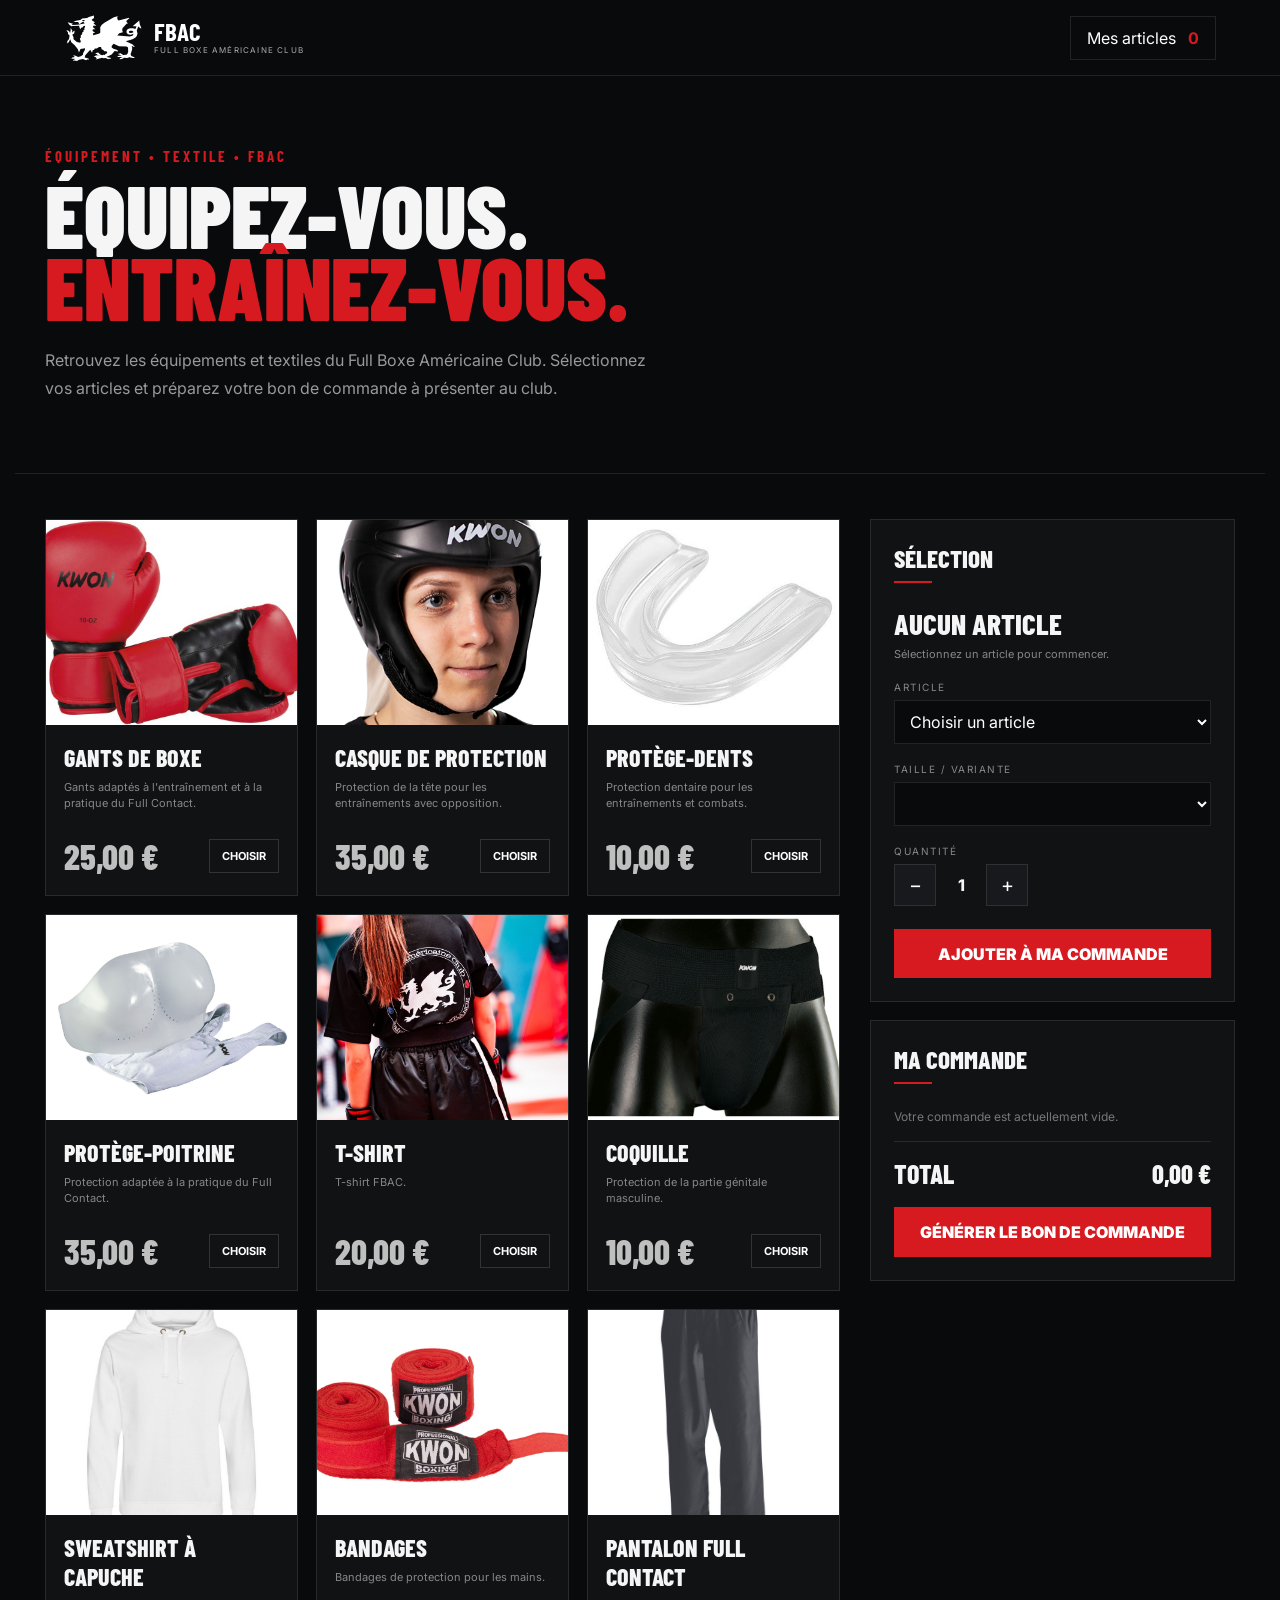
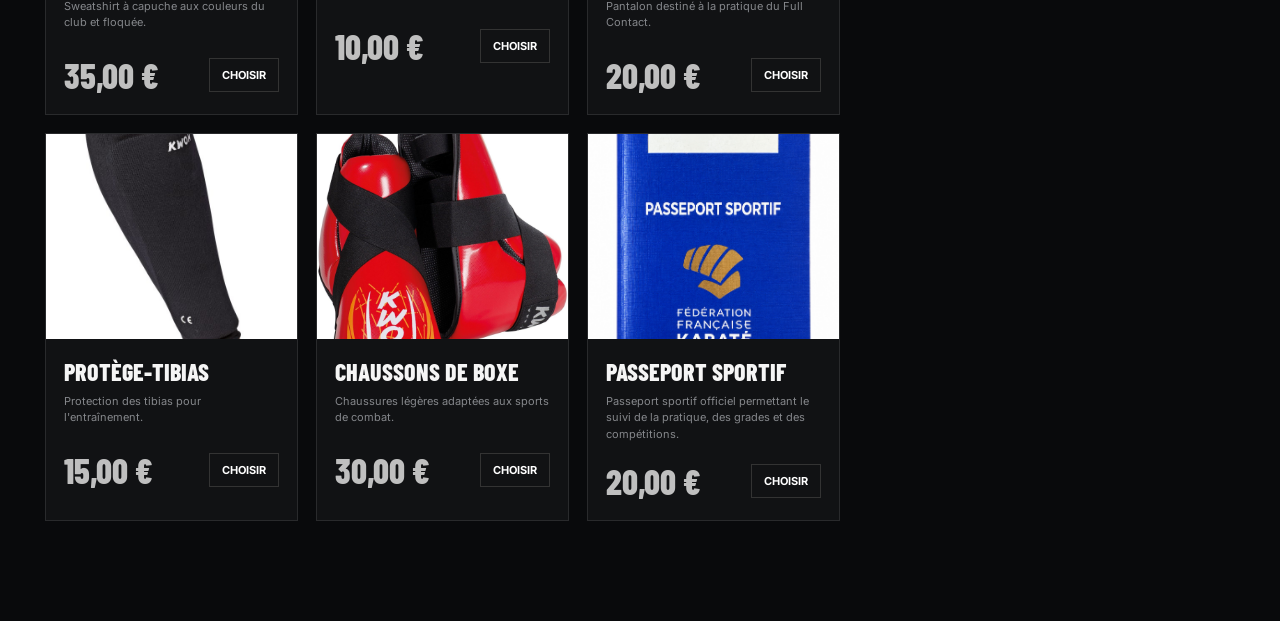
==== boutique.html @ 7569c480 "Ajout de la fonctionnalité boutique & bon de commande" ====
<!DOCTYPE html>
<html lang="fr">

<head>
  <meta charset="UTF-8">
  <meta name="viewport" content="width=device-width,initial-scale=1">
  <title>Boutique FBAC</title>
  <link rel="stylesheet" href="css/boutique.css">
</head>


<body>

  <header>
    <div class="container nav-wrap">
      <a class="brand" href="index.html" aria-label="FBAC Accueil">
        <span class="brand-mark"><img src="images/dragon-fbacico.svg" alt="Dragon du Full Boxe Américaine Club"></span>
        <span><strong>FBAC</strong><small>FULL BOXE AMÉRICAINE CLUB</small></span>
      </a>
    </div>
  
    <button class="cart-btn" onclick="goCart()">

      Mes articles

      <b id="cartCount">
        0
      </b>

    </button>

  </header>


  <section class="hero">

    <small>
      ÉQUIPEMENT • TEXTILE • FBAC
    </small>

    <h1>
      ÉQUIPEZ-VOUS.<br>
      <span>ENTRAÎNEZ-VOUS.</span>
    </h1>

    <p>
      Retrouvez les équipements et textiles du Full Boxe
      Américaine Club. Sélectionnez vos articles et préparez
      votre bon de commande à présenter au club.
    </p>

  </section>


  <main class="main">

    <section>

      <div class="products" id="products">
      </div>

    </section>


    <aside class="sidebar" id="cartSection">

      <div class="panel">

        <div class="panel-title">
          Sélection
        </div>


        <div class="selected-name" id="selectedName">

          Aucun article

        </div>


        <div class="selected-info" id="selectedInfo">

          Sélectionnez un article pour commencer.

        </div>


        <div class="field">

          <label>
            Article
          </label>

          <select id="articleSelect" onchange="selectArticle(this.value)">

            <option value="">
              Choisir un article
            </option>

          </select>

        </div>


        <div class="field">

          <label>
            Taille / variante
          </label>

          <select id="variantSelect">
          </select>

        </div>


        <div class="field">

          <label>
            Quantité
          </label>

          <div class="quantity">

            <button onclick="changeQuantity(-1)">

              −

            </button>


            <div class="quantity-value" id="quantity">

              1

            </div>


            <button onclick="changeQuantity(1)">

              +

            </button>

          </div>

        </div>


        <button class="add" onclick="addToCart()">

          Ajouter à ma commande

        </button>

      </div>


      <div class="panel">

        <div class="panel-title">
          Ma commande
        </div>


        <div id="cartItems">

          <div class="empty">
            Votre commande est actuellement vide.
          </div>

        </div>


        <div class="total">

          <span>
            Total
          </span>

          <span id="total">
            0,00 €
          </span>

        </div>


        <button class="order-btn" onclick="generateOrder()">

          Générer le bon de commande

        </button>

      </div>

    </aside>

  </main>


  <!-- ======================================================
BON DE COMMANDE
====================================================== -->

  <div class="order-modal" id="orderModal">


    <div class="modal-actions">

      <button onclick="closeOrder()">

        Fermer

      </button>


      <button class="print-btn" onclick="printOrder()">

        🖨 Imprimer / Enregistrer en PDF

      </button>

    </div>


    <div class="paper">

      <div class="order-header">

        <div>

          <div class="order-logo">

            FULL BOXE<br>

            <span>
              AMÉRICAINE CLUB
            </span>

          </div>


          <div class="order-subtitle">
            BOUTIQUE DU CLUB
          </div>

        </div>


        <div class="order-title">

          <h2>
            Bon de commande
          </h2>


          <div class="order-number" id="orderNumber">
          </div>


          <div class="order-number" id="orderDate">
          </div>

        </div>

      </div>


      <div class="customer">

        <strong>
          ADHÉRENT :
        </strong>


        <input id="customerName" type="text" placeholder="Nom et prénom">

      </div>


      <table class="order-table">

        <thead>

          <tr>

            <th>
              Article
            </th>

            <th>
              Taille / variante
            </th>

            <th>
              Qté
            </th>

            <th>
              Total
            </th>

          </tr>

        </thead>


        <tbody id="orderLines">
        </tbody>

      </table>


      <div class="order-total">

        <div class="order-total-inner">

          <span>
            TOTAL
          </span>


          <span id="orderTotal">
            0,00 €
          </span>

        </div>

      </div>


      <div class="note">

        <strong>
          IMPORTANT
        </strong>

        <br>

        Ce document constitue une demande de commande à
        présenter au Full Boxe Américaine Club.
        La commande devra être validée par le club avant
        toute remise du matériel.

      </div>


      <div class="signatures">

        <div class="signature">
          Signature de l'adhérent
        </div>


        <div class="signature">
          Validation du FBAC
        </div>

      </div>

    </div>

  </div>
  <script src="js/boutique.js"></script>
</body>

</html>
---- css/boutique.css ----
@import url('https://fonts.googleapis.com/css2?family=Barlow+Condensed:wght@400;500;600;700;800;900&family=Inter:wght@400;500;600;700;800&display=swap');

* {
    box-sizing: border-box;
}

:root {

    --black: #090a0c;
    --black2: #111214;
    --black3: #18191c;
    --red: #d71920;
    --red2: #ef1d25;
    --white: #f5f5f5;
    --grey: #8f9297;
    --line: rgba(255, 255, 255, .10);
}

html {
    scroll-behavior: smooth;
}

body {
    margin: 0;
    background: var(--black);
    color: var(--white);
    font-family: Inter, Arial, sans-serif;
}

button,
select,
input {
    font: inherit;
}

button {
    cursor: pointer;
}

/* =========================================================
HEADER
========================================================= */
a{
    text-decoration: none;
}
.nav-wrap {
    min-height: 76px;
    display: flex;
    align-items: center;
    justify-content: space-between;
    gap: 25px
}
.brand {
    display: flex;
    align-items: center;
    gap: 10px
}

.brand-mark {
    width: 80px;
    height: 50px;
    display: grid;
    place-items: center;
    border-radius: 10px;
}

.brand strong {
    display: block;
    font-family: 'Barlow Condensed';
    font-size: 25px;
    line-height: .9;
    color: white;
}

.brand small {
    display: block;
    font-size: 8px;
    letter-spacing: 1.2px;
    color: #aaa;
    margin-top: 3px
}

header {
    height: 76px;
    padding: 0 5%;
    display: flex;
    align-items: center;
    justify-content: space-between;
    border-bottom: 1px solid var(--line);
    background: var(--black);
}

.logo {
    display: flex;
    align-items: center;
    gap: 12px;
}

.logo-mark {
    width: 55px;
    height: 42px;
    border: 1px solid var(--red);
    display: flex;
    align-items: center;
    justify-content: center;
    font-family: "Barlow Condensed", sans-serif;
    font-size: 35px;
    font-weight: 900;
}

.logo-text strong {
    display: block;
    font-family: "Barlow Condensed", sans-serif;
    font-size: 21px;
    line-height: .9;
    font-weight: 800;
}

.logo-text span {
    display: block;
    margin-top: 5px;
    font-family: "Barlow Condensed", sans-serif;
    font-size: 11px;
    letter-spacing: 2px;
    color: #aaa;
}

.cart-btn {
    background: transparent;
    color: white;
    border: 1px solid var(--line);
    padding: 11px 16px;
}

.cart-btn:hover {
    border-color: var(--red);
}

.cart-btn b {
    color: var(--red);
    margin-left: 8px;
}

/* =========================================================
HERO
========================================================= */

.hero {
    max-width: 1250px;
    margin: auto;
    padding: 70px 30px 55px;
    border-bottom: 1px solid var(--line);
}

.hero small {
    color: var(--red);
    font-family: "Barlow Condensed", sans-serif;
    font-weight: 700;
    letter-spacing: 3px;
    font-size: 15px;
}

.hero h1 {
    margin: 12px 0 0;
    font-family: "Barlow Condensed", sans-serif;
    font-size: clamp(55px, 7vw, 88px);
    line-height: .82;
    text-transform: uppercase;
    font-weight: 900;
}

.hero h1 span {
    color: var(--red);
}

.hero p {
    max-width: 620px;
    margin-top: 25px;
    color: #999;
    line-height: 1.7;
}

/* =========================================================
LAYOUT
========================================================= */

.main {
    max-width: 1250px;
    margin: auto;
    padding: 45px 30px 100px;
    display: grid;
    grid-template-columns: minmax(0, 1fr) 365px;
    gap: 30px;
}

.products {
    display: grid;
    grid-template-columns: repeat(3, 1fr);
    gap: 18px;
}

/* =========================================================
PRODUCTS
========================================================= */

.product {
    background: var(--black2);
    border: 1px solid var(--line);
    overflow: hidden;
    transition: .2s;
}

.product:hover {
    transform: translateY(-3px);
    border-color: rgba(215, 25, 32, .7);
}

.product-image {
    height: 205px;
    display: flex;
    justify-content: center;
    position: relative;
    background:
        radial-gradient(circle at center,
            rgba(215, 25, 32, .13),
            transparent 55%),
        linear-gradient(145deg, #1a1b1e, #0d0e10);
}

.img-article {
    display: flex;
    width: 100%;
    height: auto;
    object-fit: cover;
}

.product-body {
    padding: 18px;
}

.product-body h2 {
    margin: 0;
    font-family: "Barlow Condensed", sans-serif;
    font-size: 24px;
    text-transform: uppercase;
    font-weight: 800;
}

.description {
    min-height: 38px;
    margin-top: 7px;
    color: #85878b;
    font-size: 11px;
    line-height: 1.5;
}

.product-footer {
    display: flex;
    align-items: center;
    justify-content: space-between;
    margin-top: 18px;
}

.price {
    color: #bfbfbf;
    font-family: "Barlow Condensed", sans-serif;
    font-size: 35px;
    font-weight: 800;
}

.choose {
    background: transparent;
    color: white;
    border: 1px solid #333;
    padding: 9px 12px;
    font-size: 11px;
    text-transform: uppercase;
    font-weight: 700;
}

.choose:hover {
    border-color: var(--red);
    background: var(--red);
}

/* =========================================================
SIDEBAR
========================================================= */

.sidebar {
    position: sticky;
    top: 20px;
    height: max-content;
}

.panel {
    background: var(--black2);
    border: 1px solid var(--line);
    padding: 23px;
    margin-bottom: 18px;
}

.panel-title {
    font-family: "Barlow Condensed", sans-serif;
    font-size: 25px;
    font-weight: 800;
    text-transform: uppercase;
    margin-bottom: 23px;
}

.panel-title::after {
    content: "";
    display: block;
    width: 38px;
    height: 2px;
    background: var(--red);
    margin-top: 8px;
}

.selected-name {
    font-family: "Barlow Condensed", sans-serif;
    font-size: 29px;
    font-weight: 800;
    text-transform: uppercase;
}

.selected-info {
    color: #85878b;
    font-size: 11px;
    line-height: 1.5;
    margin-top: 5px;
}

.field {
    margin-top: 19px;
}

.field label {
    display: block;
    color: #888;
    font-size: 10px;
    text-transform: uppercase;
    letter-spacing: 1.5px;
    margin-bottom: 7px;
}

select {
    width: 100%;
    height: 44px;
    border: 1px solid var(--line);
    background: #090a0c;
    color: white;
    padding: 0 11px;
    outline: none;
}

select:focus {
    border-color: var(--red);
}

.quantity {
    display: flex;
    align-items: center;
}

.quantity button {
    width: 42px;
    height: 42px;
    border: 1px solid var(--line);
    background: var(--black3);
    color: white;
    font-size: 20px;
}

.quantity-value {
    width: 50px;
    text-align: center;
    font-weight: 800;
}

.add {
    width: 100%;
    height: 49px;
    margin-top: 23px;
    border: 0;
    background: var(--red);
    color: white;
    font-weight: 900;
    text-transform: uppercase;
}

.add:hover {
    background: var(--red2);
}

/* =========================================================
CART
========================================================= */

.empty {
    color: #777;
    font-size: 12px;
    line-height: 1.6;
}

.cart-item {
    padding: 13px 0;
    border-bottom: 1px solid var(--line);
}

.cart-name {
    font-family: "Barlow Condensed", sans-serif;
    font-size: 20px;
    font-weight: 700;
    text-transform: uppercase;
}

.cart-meta {
    color: #888;
    font-size: 11px;
    margin-top: 3px;
}

.cart-price {
    color: var(--red);
    font-weight: 700;
    margin-top: 5px;
}

.remove {
    border: 0;
    background: none;
    color: #666;
    font-size: 10px;
    text-transform: uppercase;
    padding: 5px 0 0;
}

.remove:hover {
    color: var(--red);
}

.total {
    display: flex;
    justify-content: space-between;
    margin-top: 15px;
    padding-top: 16px;
    border-top: 1px solid var(--line);
    font-family: "Barlow Condensed", sans-serif;
    font-size: 26px;
    font-weight: 800;
    text-transform: uppercase;
}

.total span:last-child {
    color: var(#d7d7d7);
}

.order-btn {
    width: 100%;
    height: 50px;
    margin-top: 18px;
    background: var(--red);
    color: white;
    border: 0;
    font-weight: 900;
    text-transform: uppercase;
}

.order-btn:hover {
    background: var(--red2);
}

/* =========================================================
BON DE COMMANDE
========================================================= */

.order-modal {
    position: fixed;
    inset: 0;
    background: rgba(0, 0, 0, .88);
    z-index: 100;
    display: none;
    overflow: auto;
    padding: 20px;
}

.order-modal.show {
    display: block;
}

.modal-actions {
    width: min(900px, 100%);
    margin: 0 auto 12px;
    display: flex;
    justify-content: flex-end;
    gap: 8px;
}

.modal-actions button {
    padding: 11px 16px;
    border: 1px solid #444;
    background: #17181a;
    color: white;
}

.modal-actions .print-btn {
    background: var(--red);
    border-color: var(--red);
    font-weight: 800;
}

.paper {
    width: 210mm;
    min-height: 297mm;
    margin: auto;
    padding: 17mm;
    background: white;
    color: #111;
    box-shadow: 0 10px 50px rgba(0, 0, 0, .5);
}

/* =========================================================
DOCUMENT
========================================================= */

.order-header {
    display: flex;
    justify-content: space-between;
    align-items: flex-start;
    border-bottom: 3px solid #111;
    padding-bottom: 18px;
}

.order-logo {
    font-family: "Barlow Condensed", sans-serif;
    font-size: 29px;
    line-height: .85;
    font-weight: 900;
}

.order-logo span {
    color: #d71920;
}

.order-subtitle {
    margin-top: 8px;
    color: #777;
    font-size: 9px;
    letter-spacing: 1.5px;
}

.order-title {
    text-align: right;
}

.order-title h2 {
    margin: 0;
    font-family: "Barlow Condensed", sans-serif;
    font-size: 32px;
    text-transform: uppercase;
}

.order-number {
    color: #777;
    font-size: 10px;
    margin-top: 5px;
}

.customer {
    margin-top: 25px;
    border: 1px solid #ddd;
    padding: 13px;
    display: flex;
    align-items: center;
    gap: 12px;
}

.customer strong {
    font-size: 10px;
    white-space: nowrap;
}

.customer input {
    flex: 1;
    height: 27px;
    border: 0;
    border-bottom: 1px solid #999;
    outline: 0;
    font-size: 12px;
    color: #111;
    background: white;
}

.order-table {
    width: 100%;
    margin-top: 27px;
    border-collapse: collapse;
    font-size: 11px;
}

.order-table th {
    background: #171719;
    color: white;
    padding: 10px 8px;
    text-align: left;
    text-transform: uppercase;
    font-size: 10px;
}

.order-table td {
    padding: 11px 8px;
    border-bottom: 1px solid #ddd;
}

.order-table th:nth-child(3),
.order-table td:nth-child(3) {
    text-align: center;
}

.order-table th:last-child,
.order-table td:last-child {
    text-align: right;
}

.order-total {
    display: flex;
    justify-content: flex-end;
    margin-top: 20px;
}

.order-total-inner {
    width: 230px;
    padding-top: 10px;
    border-top: 3px solid #111;
    display: flex;
    justify-content: space-between;
    font-family: "Barlow Condensed", sans-serif;
    font-size: 24px;
    font-weight: 900;
}

.order-total-inner span:last-child {
    color: #d71920;
}

.note {
    margin-top: 45px;
    padding: 13px;
    border-left: 4px solid #d71920;
    background: #f4f4f4;
    font-size: 10px;
    line-height: 1.6;
}

.signatures {
    display: grid;
    grid-template-columns: 1fr 1fr;
    gap: 50px;
    margin-top: 55px;
}

.signature {
    min-height: 80px;
    border-top: 1px solid #999;
    padding-top: 7px;
    font-size: 10px;
    color: #666;
}

/* =========================================================
RESPONSIVE
========================================================= */

@media(max-width:1050px) {

    .products {
        grid-template-columns: repeat(2, 1fr);
    }

}

@media(max-width:850px) {

    .main {
        grid-template-columns: 1fr;
    }

    .sidebar {
        position: static;
    }

}

@media(max-width:600px) {

    .logo-text {
        display: none;
    }

    .hero {
        padding: 55px 20px 45px;
    }

    .main {
        padding: 35px 20px 70px;
    }

    .products {
        grid-template-columns: 1fr;
    }

    .paper {
        width: 100%;
        min-height: auto;
        padding: 25px;
    }

    .order-header {
        flex-direction: column;
        gap: 25px;
    }

    .order-title {
        text-align: left;
    }

    .signatures {
        grid-template-columns: 1fr;
        gap: 35px;

    }

}

/* =========================================================
IMPRESSION
========================================================= */

@media print {

    @page {
        size: A4;
        margin: 0;
    }

    html,
    body {
        margin: 0 !important;
        padding: 0 !important;
        background: white !important;
    }

    body>header,
    body>.hero,
    body>.main {
        display: none !important;
    }

    #orderModal {
        display: block !important;
        position: static !important;
        inset: auto !important;
        width: 100% !important;
        height: auto !important;
        padding: 0 !important;
        margin: 0 !important;
        overflow: visible !important;
        background: white !important;
    }

    .modal-actions {
        display: none !important;
    }

    .paper {
        display: block !important;
        width: 210mm !important;
        min-height: 297mm !important;
        margin: 0 !important;
        padding: 17mm !important;
        box-shadow: none !important;
        background: white !important;
        color: #111 !important;
    }

    .customer input {
        border: 0 !important;
        border-bottom: 1px solid #999 !important;
        color: #111 !important;
        background: white !important;
    }

    /* =========================================================
    FIN IMPRESSION
    ========================================================= */
}
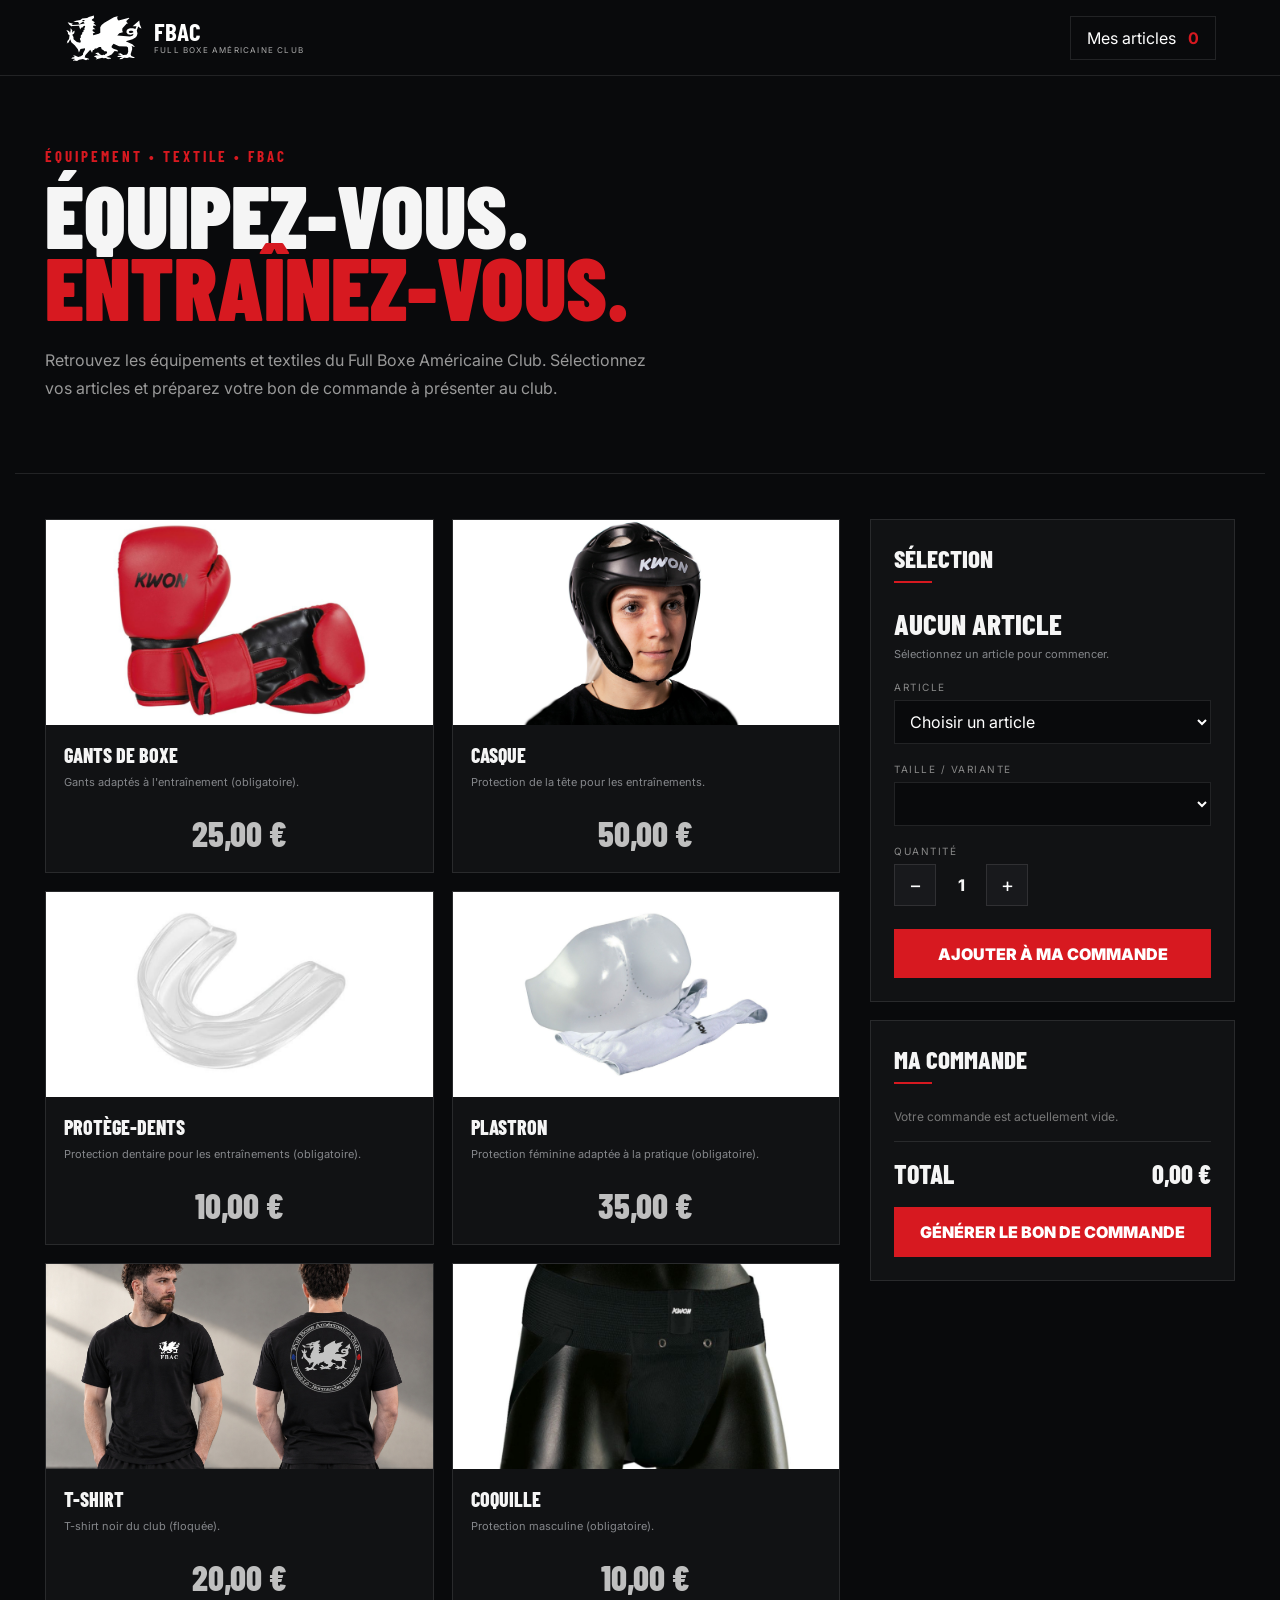
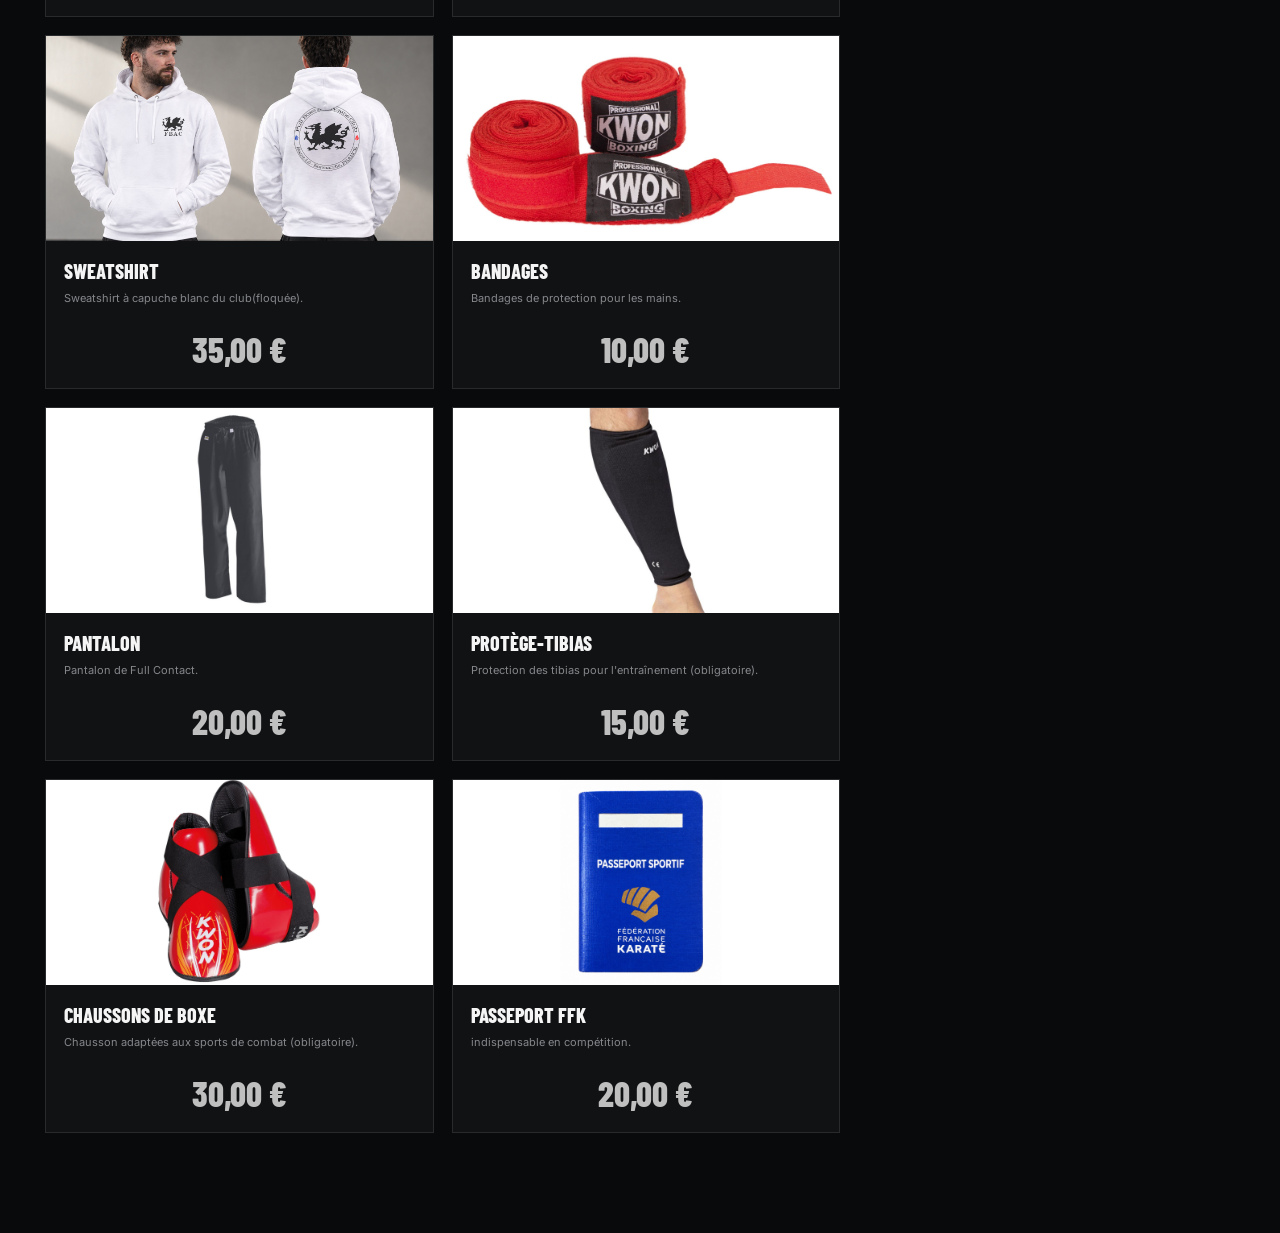
==== commit 1f3084e2: "mise a jour tarif" ====
--- a/boutique.html
+++ b/boutique.html
@@ -20,9 +20,7 @@
     </div>
   
     <button class="cart-btn" onclick="goCart()">
-
       Mes articles
-
       <b id="cartCount">
         0
       </b>
--- a/css/boutique.css
+++ b/css/boutique.css
@@ -195,7 +195,7 @@
 
 .products {
     display: grid;
-    grid-template-columns: repeat(3, 1fr);
+    grid-template-columns: repeat(2, 1fr);
     gap: 18px;
 }
 
@@ -241,7 +241,7 @@
 .product-body h2 {
     margin: 0;
     font-family: "Barlow Condensed", sans-serif;
-    font-size: 24px;
+    font-size: 20px;
     text-transform: uppercase;
     font-weight: 800;
 }
@@ -257,8 +257,8 @@
 .product-footer {
     display: flex;
     align-items: center;
-    justify-content: space-between;
-    margin-top: 18px;
+    justify-content: center;
+    margin-top: 0;
 }
 
 .price {
@@ -587,7 +587,7 @@
     border: 0;
     border-bottom: 1px solid #999;
     outline: 0;
-    font-size: 12px;
+    font-size: 16px;
     color: #111;
     background: white;
 }
@@ -649,7 +649,7 @@
     padding: 13px;
     border-left: 4px solid #d71920;
     background: #f4f4f4;
-    font-size: 10px;
+    font-size: 14px;
     line-height: 1.6;
 }
 
